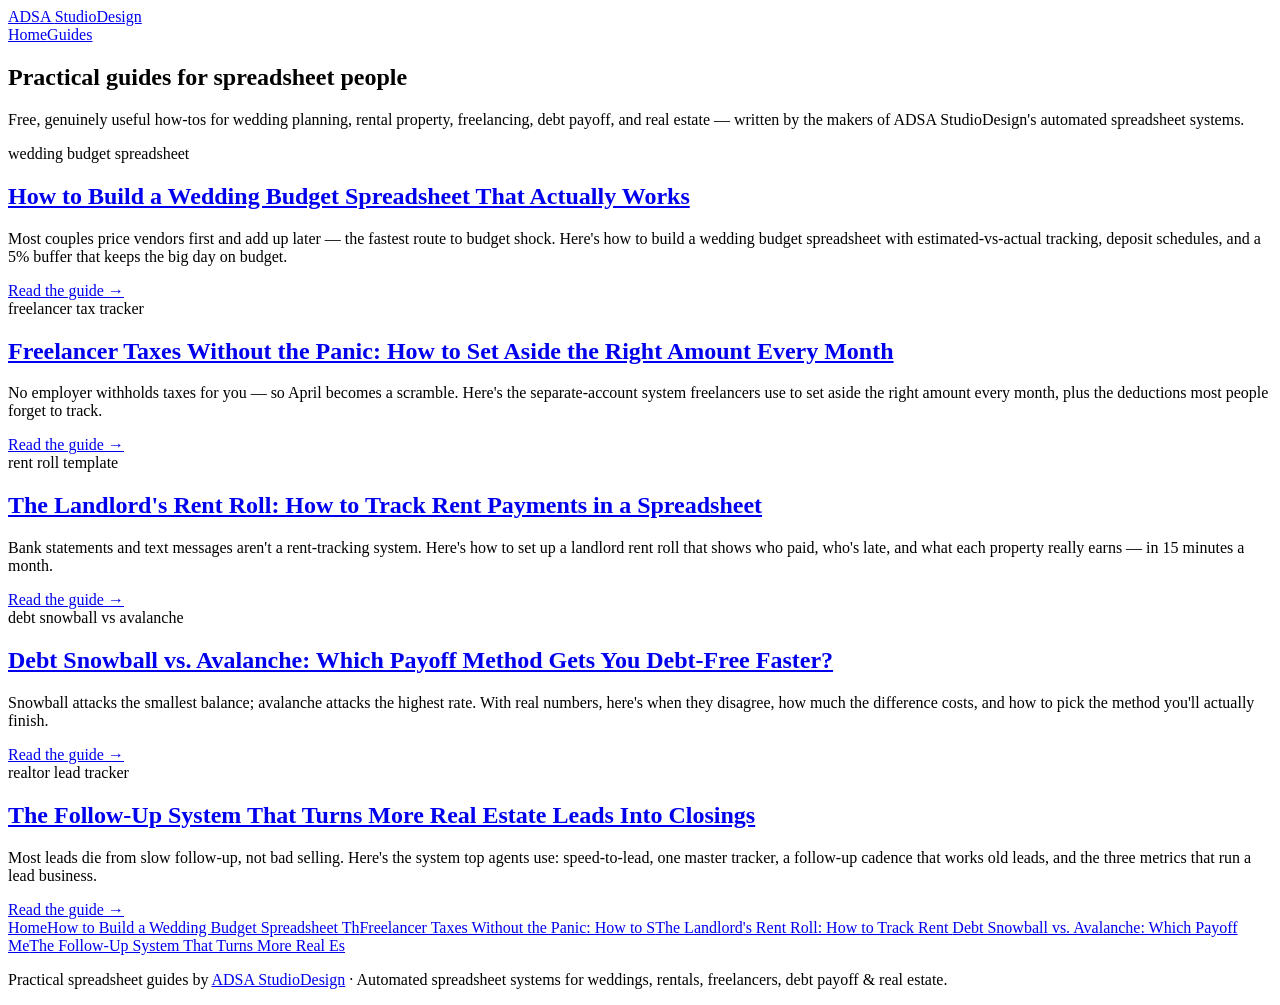
==== index.html @ 9c2df74a "Add files via upload" ====
<!DOCTYPE html>
<html lang="en">
<head>
<meta charset="utf-8">
<meta name="viewport" content="width=device-width, initial-scale=1">
<title>Spreadsheet Guides for Weddings, Rentals, Freelancers, Debt &amp; Real Estate | ADSA StudioDesign</title>
<meta name="description" content="Free practical guides: wedding budget spreadsheets, landlord rent roll templates, freelancer tax trackers, debt snowball vs. avalanche plans, and realtor lead trackers — from ADSA StudioDesign.">
<meta property="og:title" content="Spreadsheet Guides | ADSA StudioDesign">
<meta property="og:description" content="Free practical guides: wedding budgets, rent rolls, freelancer taxes, debt payoff, and real estate lead tracking.">
<meta property="og:type" content="website">
<meta property="og:url" content="https://YOUR-DOMAIN-HERE/">
<link rel="stylesheet" href="assets/style.css">
</head>
<body>
<header class="site-header"><div class="wrap">
<a class="brand" href="index.html">ADSA <span>StudioDesign</span></a>
<nav class="site-nav"><a href="index.html">Home</a><a href="#guides">Guides</a></nav>
</div></header>
<section class="hero"><h1>Practical guides for <span>spreadsheet people</span></h1>
<p>Free, genuinely useful how-tos for wedding planning, rental property, freelancing, debt payoff, and real estate — written by the makers of ADSA StudioDesign's automated spreadsheet systems.</p></section>
<main><div class="wrap" id="guides">
<div class="cards"><div class="card"><span class="kicker">wedding budget spreadsheet</span>
<h2><a href="articles/wedding-budget-spreadsheet.html">How to Build a Wedding Budget Spreadsheet That Actually Works</a></h2>
<p>Most couples price vendors first and add up later — the fastest route to budget shock. Here&#x27;s how to build a wedding budget spreadsheet with estimated-vs-actual tracking, deposit schedules, and a 5% buffer that keeps the big day on budget.</p>
<a class="read" href="articles/wedding-budget-spreadsheet.html">Read the guide →</a></div><div class="card"><span class="kicker">freelancer tax tracker</span>
<h2><a href="articles/freelancer-tax-tracker.html">Freelancer Taxes Without the Panic: How to Set Aside the Right Amount Every Month</a></h2>
<p>No employer withholds taxes for you — so April becomes a scramble. Here&#x27;s the separate-account system freelancers use to set aside the right amount every month, plus the deductions most people forget to track.</p>
<a class="read" href="articles/freelancer-tax-tracker.html">Read the guide →</a></div><div class="card"><span class="kicker">rent roll template</span>
<h2><a href="articles/landlord-rent-roll-template.html">The Landlord&#x27;s Rent Roll: How to Track Rent Payments in a Spreadsheet</a></h2>
<p>Bank statements and text messages aren&#x27;t a rent-tracking system. Here&#x27;s how to set up a landlord rent roll that shows who paid, who&#x27;s late, and what each property really earns — in 15 minutes a month.</p>
<a class="read" href="articles/landlord-rent-roll-template.html">Read the guide →</a></div><div class="card"><span class="kicker">debt snowball vs avalanche</span>
<h2><a href="articles/debt-snowball-vs-avalanche.html">Debt Snowball vs. Avalanche: Which Payoff Method Gets You Debt-Free Faster?</a></h2>
<p>Snowball attacks the smallest balance; avalanche attacks the highest rate. With real numbers, here&#x27;s when they disagree, how much the difference costs, and how to pick the method you&#x27;ll actually finish.</p>
<a class="read" href="articles/debt-snowball-vs-avalanche.html">Read the guide →</a></div><div class="card"><span class="kicker">realtor lead tracker</span>
<h2><a href="articles/realtor-lead-tracker.html">The Follow-Up System That Turns More Real Estate Leads Into Closings</a></h2>
<p>Most leads die from slow follow-up, not bad selling. Here&#x27;s the system top agents use: speed-to-lead, one master tracker, a follow-up cadence that works old leads, and the three metrics that run a lead business.</p>
<a class="read" href="articles/realtor-lead-tracker.html">Read the guide →</a></div></div>
</div></main>
<footer class="site-footer"><nav><a href="index.html">Home</a><a href="articles/wedding-budget-spreadsheet.html">How to Build a Wedding Budget Spreadsheet Th</a><a href="articles/freelancer-tax-tracker.html">Freelancer Taxes Without the Panic: How to S</a><a href="articles/landlord-rent-roll-template.html">The Landlord&#x27;s Rent Roll: How to Track Rent </a><a href="articles/debt-snowball-vs-avalanche.html">Debt Snowball vs. Avalanche: Which Payoff Me</a><a href="articles/realtor-lead-tracker.html">The Follow-Up System That Turns More Real Es</a></nav>
<p>Practical spreadsheet guides by <a href="https://www.etsy.com/shop/ADSAStudioDesign">ADSA StudioDesign</a> · Automated spreadsheet systems for weddings, rentals, freelancers, debt payoff &amp; real estate.</p></footer>
</body>
</html>
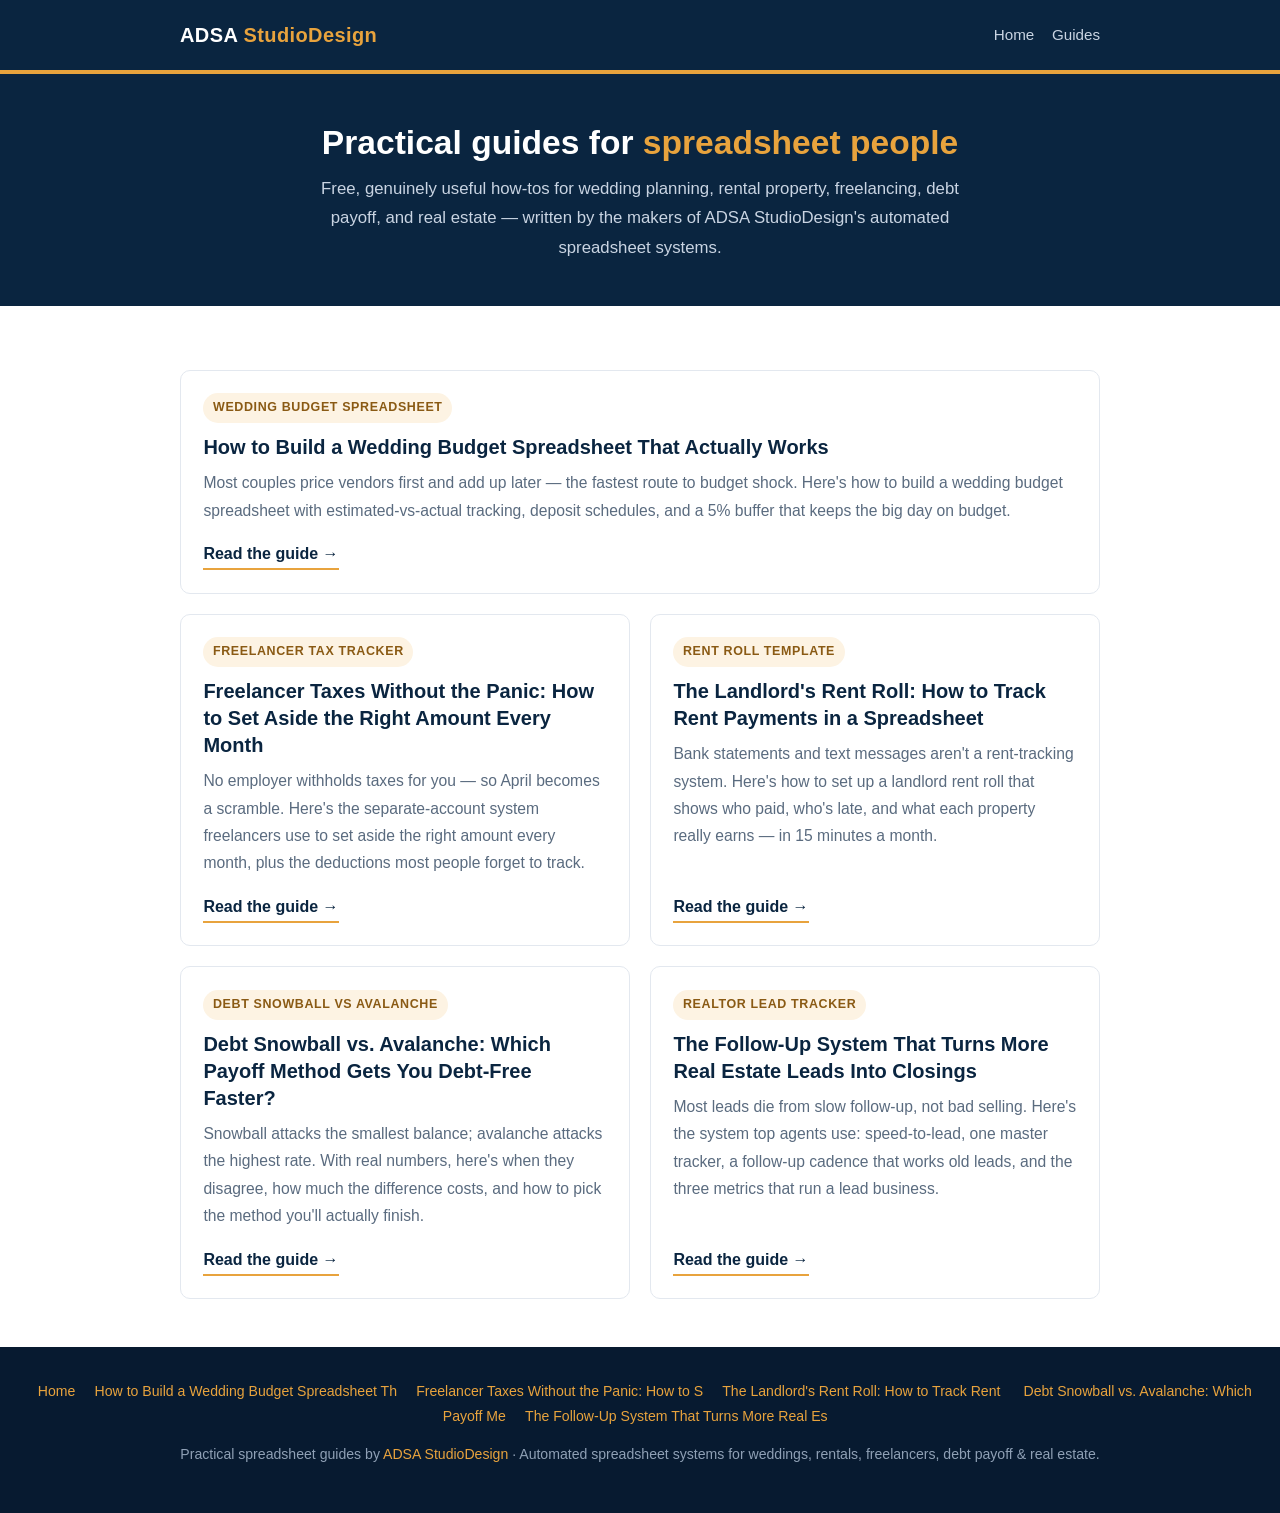
==== commit 2f789cde: "Add files via upload" ====
--- a/index.html
+++ b/index.html
@@ -8,7 +8,7 @@
 <meta property="og:title" content="Spreadsheet Guides | ADSA StudioDesign">
 <meta property="og:description" content="Free practical guides: wedding budgets, rent rolls, freelancer taxes, debt payoff, and real estate lead tracking.">
 <meta property="og:type" content="website">
-<meta property="og:url" content="https://YOUR-DOMAIN-HERE/">
+<meta property="og:url" content="https://adsastudiodesign.github.io/adsa-blog/">
 <link rel="stylesheet" href="assets/style.css">
 </head>
 <body>
--- a/assets/style.css
+++ b/assets/style.css
@@ -0,0 +1,178 @@
+/* ADSA StudioDesign blog — navy #0A2540 / amber #E8A33D */
+:root {
+  --navy: #0A2540;
+  --navy-deep: #071A30;
+  --amber: #E8A33D;
+  --amber-soft: #FDF3E3;
+  --text: #222;
+  --muted: #5a6b7f;
+  --line: #e3e8ef;
+  --white: #fff;
+}
+
+* { box-sizing: border-box; }
+
+body {
+  margin: 0;
+  font-family: -apple-system, BlinkMacSystemFont, "Segoe UI", Roboto, Helvetica, Arial, sans-serif;
+  line-height: 1.75;
+  color: var(--text);
+  background: var(--white);
+}
+
+/* ---------- header ---------- */
+.site-header {
+  background: var(--navy);
+  color: var(--white);
+  border-bottom: 4px solid var(--amber);
+}
+.site-header .wrap {
+  max-width: 960px;
+  margin: 0 auto;
+  padding: 1.1rem 1.25rem;
+  display: flex;
+  align-items: center;
+  justify-content: space-between;
+  gap: 1rem;
+  flex-wrap: wrap;
+}
+.brand {
+  color: var(--white);
+  text-decoration: none;
+  font-weight: 800;
+  font-size: 1.25rem;
+  letter-spacing: 0.02em;
+}
+.brand span { color: var(--amber); }
+.site-nav a {
+  color: #c9d4e2;
+  text-decoration: none;
+  margin-left: 1.1rem;
+  font-size: 0.95rem;
+}
+.site-nav a:hover { color: var(--amber); }
+
+/* ---------- hero (homepage) ---------- */
+.hero {
+  background: var(--navy);
+  color: var(--white);
+  padding: 3rem 1.25rem 2.75rem;
+  text-align: center;
+}
+.hero h1 { margin: 0 0 0.6rem; font-size: 2.1rem; line-height: 1.25; }
+.hero h1 span { color: var(--amber); }
+.hero p { color: #c9d4e2; max-width: 640px; margin: 0 auto; font-size: 1.05rem; }
+
+/* ---------- layout ---------- */
+.wrap { max-width: 960px; margin: 0 auto; padding: 0 1.25rem; }
+main .wrap { padding-top: 2rem; padding-bottom: 3rem; }
+article.post { max-width: 760px; margin: 0 auto; }
+
+/* ---------- article cards (homepage) ---------- */
+.cards {
+  display: grid;
+  grid-template-columns: 1fr 1fr;
+  gap: 1.25rem;
+  margin-top: 2rem;
+}
+.card {
+  border: 1px solid var(--line);
+  border-radius: 10px;
+  padding: 1.4rem;
+  background: var(--white);
+  display: flex;
+  flex-direction: column;
+}
+.card:first-child { grid-column: 1 / -1; }
+.card .kicker {
+  display: inline-block;
+  align-self: flex-start;
+  background: var(--amber-soft);
+  color: #8a5a14;
+  font-size: 0.78rem;
+  font-weight: 700;
+  text-transform: uppercase;
+  letter-spacing: 0.05em;
+  padding: 0.25rem 0.6rem;
+  border-radius: 999px;
+  margin-bottom: 0.7rem;
+}
+.card h2 { margin: 0 0 0.5rem; font-size: 1.25rem; line-height: 1.35; }
+.card h2 a { color: var(--navy); text-decoration: none; }
+.card h2 a:hover { color: #14365e; text-decoration: underline; }
+.card p { color: var(--muted); font-size: 0.98rem; margin: 0 0 1rem; flex: 1; }
+.card .read {
+  color: var(--navy);
+  font-weight: 700;
+  text-decoration: none;
+  border-bottom: 2px solid var(--amber);
+  align-self: flex-start;
+}
+
+/* ---------- article typography ---------- */
+.post h1 { color: var(--navy); font-size: 2rem; line-height: 1.3; margin: 0 0 0.4rem; }
+.post .byline { color: var(--muted); font-size: 0.9rem; margin-bottom: 1.75rem; }
+.post .byline .kw {
+  background: var(--amber-soft);
+  color: #8a5a14;
+  padding: 0.15rem 0.55rem;
+  border-radius: 999px;
+  font-weight: 600;
+}
+.post h2 { color: var(--navy); font-size: 1.45rem; margin: 2.2rem 0 0.7rem; line-height: 1.35; }
+.post p { margin: 0 0 1.1rem; }
+.post ul, .post ol { margin: 0 0 1.2rem; padding-left: 1.4rem; }
+.post li { margin-bottom: 0.45rem; }
+.post strong { color: #111; }
+
+/* ---------- CTA ---------- */
+.cta-box {
+  background: var(--amber-soft);
+  border: 1px solid #f0d9a8;
+  border-left: 6px solid var(--amber);
+  border-radius: 8px;
+  padding: 1.6rem;
+  margin: 2.5rem 0;
+  text-align: center;
+}
+.cta-box p { color: var(--navy); font-weight: 600; margin: 0 0 1rem; }
+.cta-button {
+  display: inline-block;
+  background: var(--amber);
+  color: var(--navy);
+  font-weight: 800;
+  font-size: 1.05rem;
+  text-decoration: none;
+  padding: 0.85rem 2rem;
+  border-radius: 8px;
+}
+.cta-button:hover { background: #d8942f; }
+.cta-note { font-size: 0.82rem; color: var(--muted); margin: 0.7rem 0 0; font-weight: 400; }
+
+/* ---------- more guides ---------- */
+.more-guides { margin-top: 3rem; border-top: 1px solid var(--line); padding-top: 1.5rem; }
+.more-guides h2 { font-size: 1.25rem; color: var(--navy); margin: 0 0 0.8rem; }
+.more-guides ul { list-style: none; padding: 0; margin: 0; }
+.more-guides li { margin-bottom: 0.5rem; }
+.more-guides a { color: var(--navy); font-weight: 600; }
+
+/* ---------- footer ---------- */
+.site-footer {
+  background: var(--navy-deep);
+  color: #8fa0b5;
+  font-size: 0.88rem;
+  padding: 2rem 1.25rem;
+  text-align: center;
+}
+.site-footer a { color: var(--amber); text-decoration: none; }
+.site-footer nav { margin-bottom: 0.8rem; }
+.site-footer nav a { margin: 0 0.6rem; }
+
+/* ---------- responsive ---------- */
+@media (max-width: 640px) {
+  .cards { grid-template-columns: 1fr; }
+  .hero h1 { font-size: 1.6rem; }
+  .post h1 { font-size: 1.55rem; }
+  .site-header .wrap { flex-direction: column; align-items: flex-start; }
+  .site-nav a { margin: 0 1rem 0 0; }
+}
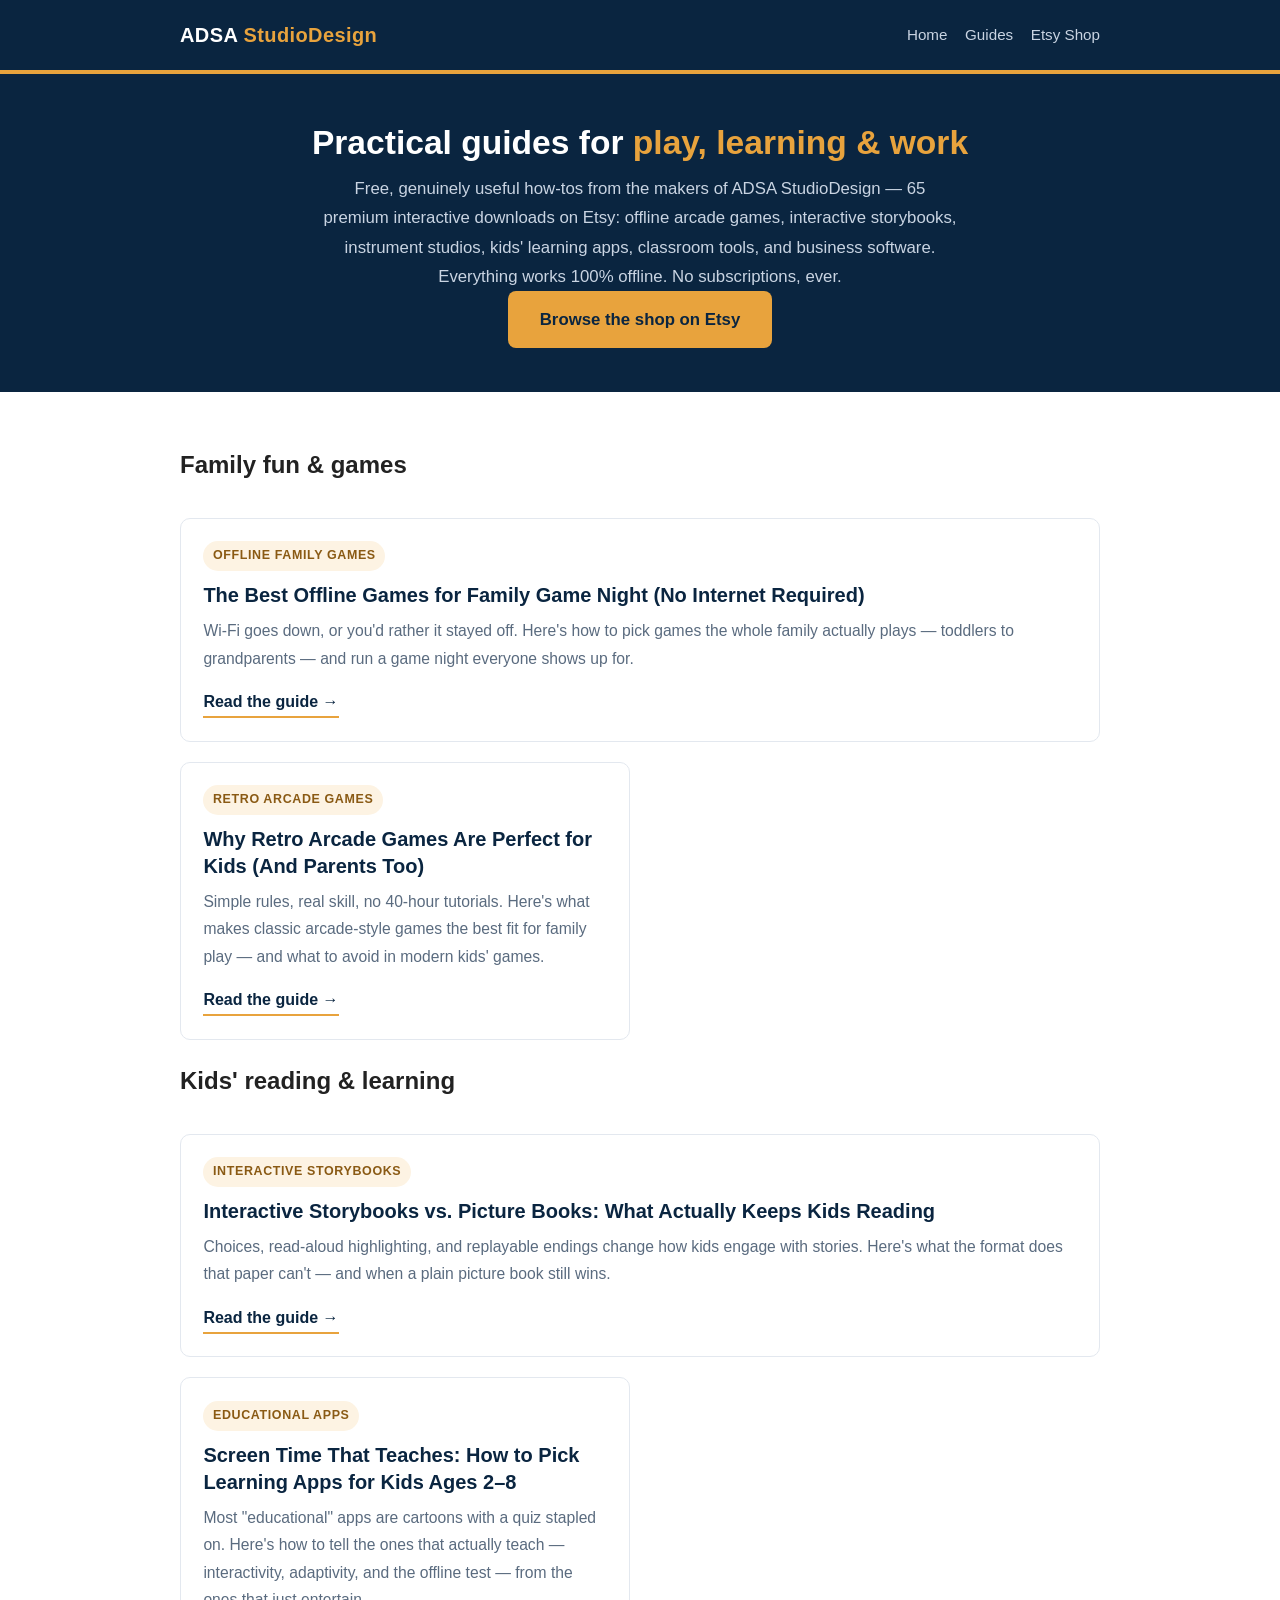
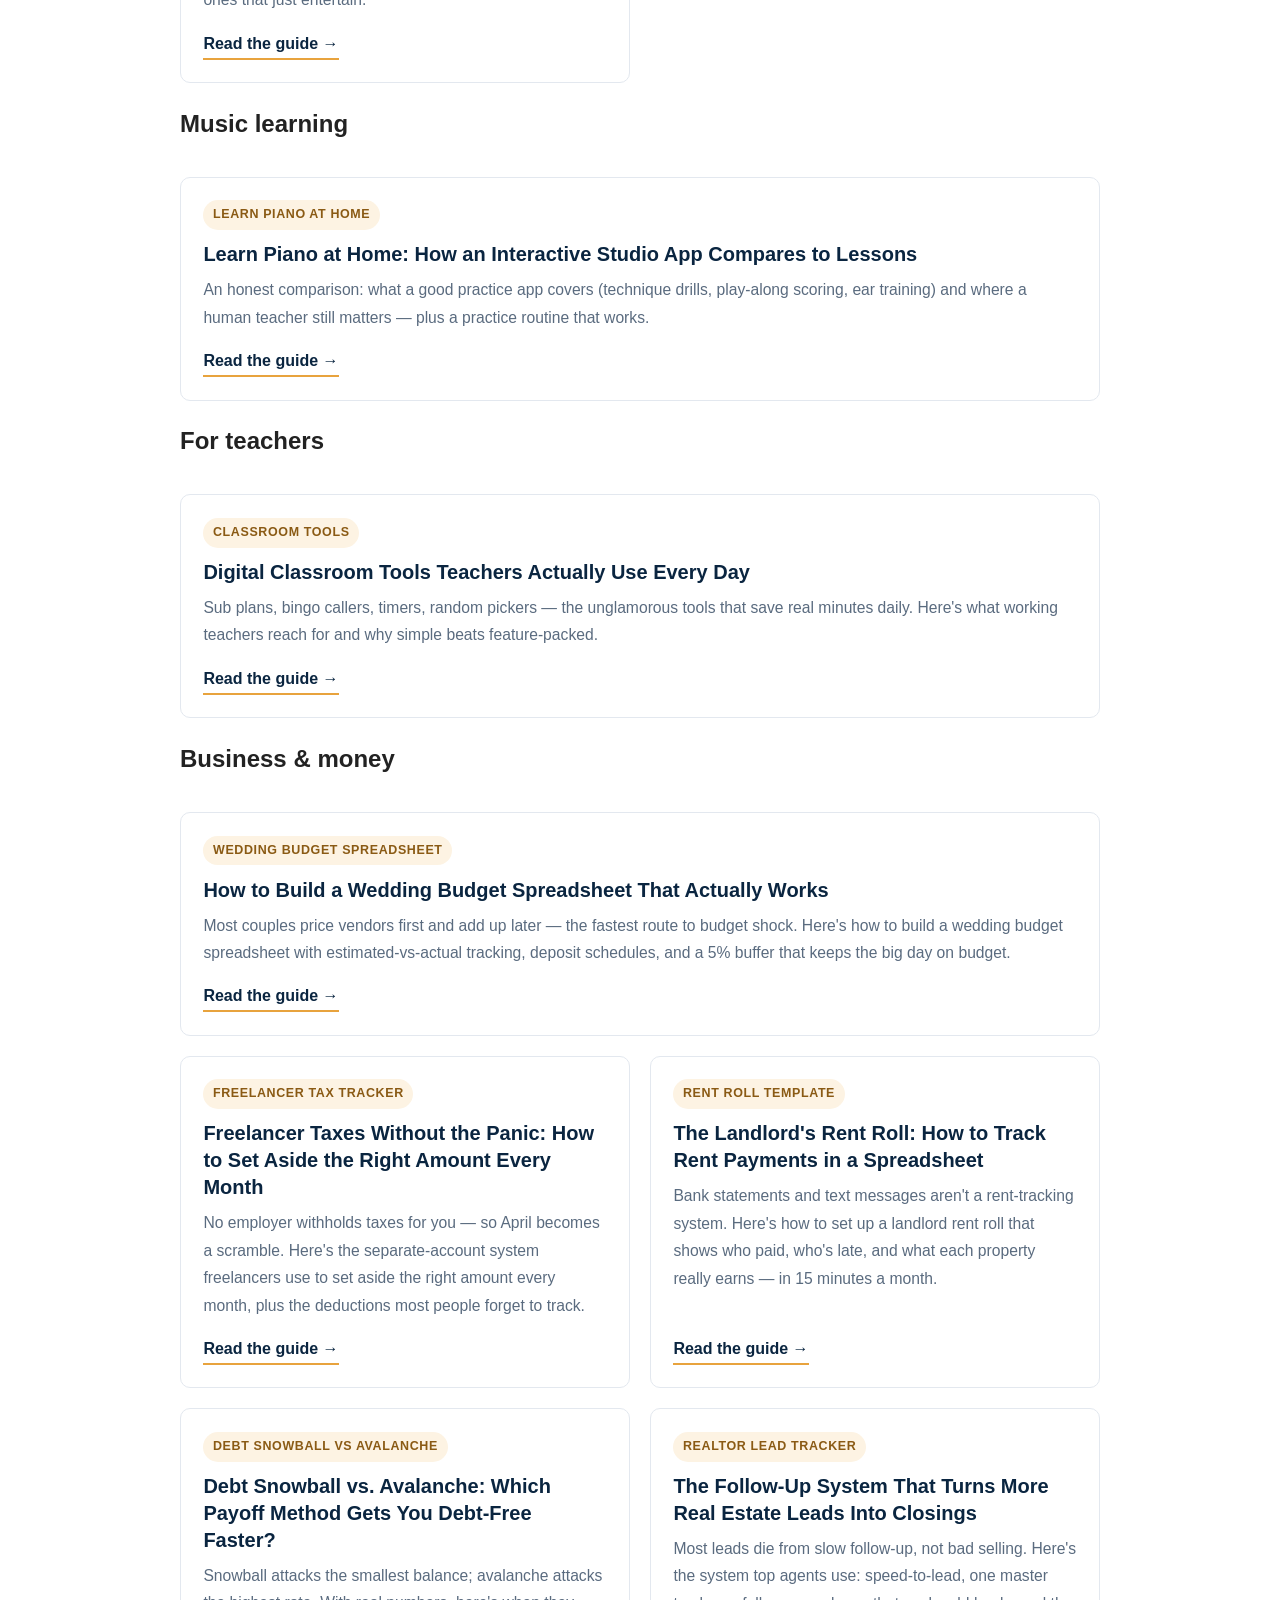
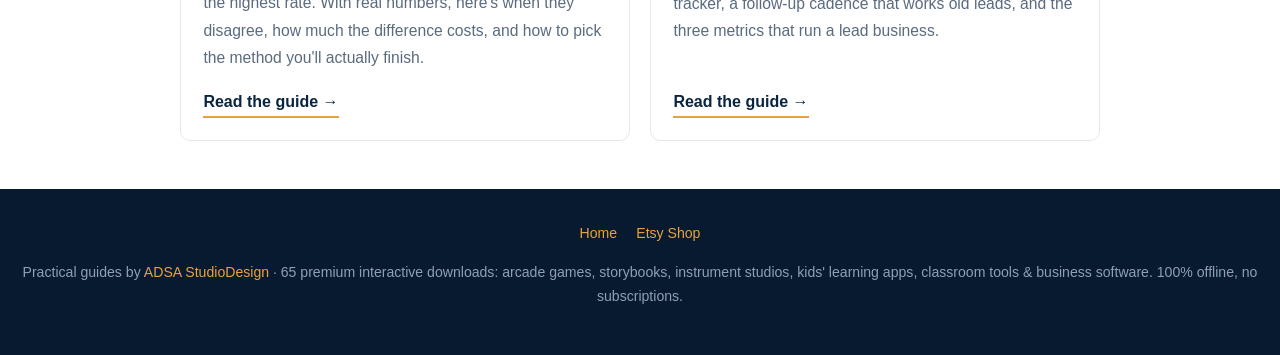
==== commit 99c914b4: "Update homepage, robots.txt, and sitemap.xml" ====
--- a/index.html
+++ b/index.html
@@ -3,10 +3,10 @@
 <head>
 <meta charset="utf-8">
 <meta name="viewport" content="width=device-width, initial-scale=1">
-<title>Spreadsheet Guides for Weddings, Rentals, Freelancers, Debt &amp; Real Estate | ADSA StudioDesign</title>
-<meta name="description" content="Free practical guides: wedding budget spreadsheets, landlord rent roll templates, freelancer tax trackers, debt snowball vs. avalanche plans, and realtor lead trackers — from ADSA StudioDesign.">
-<meta property="og:title" content="Spreadsheet Guides | ADSA StudioDesign">
-<meta property="og:description" content="Free practical guides: wedding budgets, rent rolls, freelancer taxes, debt payoff, and real estate lead tracking.">
+<title>Practical Guides: Games, Storybooks, Music Learning, Kids Education &amp; More | ADSA StudioDesign</title>
+<meta name="description" content="Free practical guides from ADSA StudioDesign: offline family games, interactive storybooks for kids, learning piano at home, educational apps, classroom tools, and business software — plus the premium interactive downloads behind them.">
+<meta property="og:title" content="Practical Guides | ADSA StudioDesign">
+<meta property="og:description" content="Free guides: offline family games, interactive storybooks, music learning, kids education, classroom tools, and business software.">
 <meta property="og:type" content="website">
 <meta property="og:url" content="https://adsastudiodesign.github.io/adsa-blog/">
 <link rel="stylesheet" href="assets/style.css">
@@ -14,29 +14,58 @@
 <body>
 <header class="site-header"><div class="wrap">
 <a class="brand" href="index.html">ADSA <span>StudioDesign</span></a>
-<nav class="site-nav"><a href="index.html">Home</a><a href="#guides">Guides</a></nav>
+<nav class="site-nav"><a href="index.html">Home</a><a href="#guides">Guides</a><a href="https://www.etsy.com/shop/ADSAStudioDesign">Etsy Shop</a></nav>
 </div></header>
-<section class="hero"><h1>Practical guides for <span>spreadsheet people</span></h1>
-<p>Free, genuinely useful how-tos for wedding planning, rental property, freelancing, debt payoff, and real estate — written by the makers of ADSA StudioDesign's automated spreadsheet systems.</p></section>
+<section class="hero"><h1>Practical guides for <span>play, learning &amp; work</span></h1>
+<p>Free, genuinely useful how-tos from the makers of ADSA StudioDesign — 65 premium interactive downloads on Etsy: offline arcade games, interactive storybooks, instrument studios, kids' learning apps, classroom tools, and business software. Everything works 100% offline. No subscriptions, ever.</p>
+<div class="hero-cta"><a class="cta-button" href="https://www.etsy.com/shop/ADSAStudioDesign">Browse the shop on Etsy</a></div>
+</section>
 <main><div class="wrap" id="guides">
+<h2 class="section-title">Family fun &amp; games</h2>
+<div class="cards"><div class="card"><span class="kicker">offline family games</span>
+<h2><a href="articles/offline-games-for-family-game-night.html">The Best Offline Games for Family Game Night (No Internet Required)</a></h2>
+<p>Wi-Fi goes down, or you'd rather it stayed off. Here's how to pick games the whole family actually plays — toddlers to grandparents — and run a game night everyone shows up for.</p>
+<a class="read" href="articles/offline-games-for-family-game-night.html">Read the guide →</a></div><div class="card"><span class="kicker">retro arcade games</span>
+<h2><a href="articles/retro-arcade-games-offline.html">Why Retro Arcade Games Are Perfect for Kids (And Parents Too)</a></h2>
+<p>Simple rules, real skill, no 40-hour tutorials. Here's what makes classic arcade-style games the best fit for family play — and what to avoid in modern kids' games.</p>
+<a class="read" href="articles/retro-arcade-games-offline.html">Read the guide →</a></div></div>
+<h2 class="section-title">Kids' reading &amp; learning</h2>
+<div class="cards"><div class="card"><span class="kicker">interactive storybooks</span>
+<h2><a href="articles/interactive-storybooks-vs-picture-books.html">Interactive Storybooks vs. Picture Books: What Actually Keeps Kids Reading</a></h2>
+<p>Choices, read-aloud highlighting, and replayable endings change how kids engage with stories. Here's what the format does that paper can't — and when a plain picture book still wins.</p>
+<a class="read" href="articles/interactive-storybooks-vs-picture-books.html">Read the guide →</a></div><div class="card"><span class="kicker">educational apps</span>
+<h2><a href="articles/screen-free-learning-apps-for-kids.html">Screen Time That Teaches: How to Pick Learning Apps for Kids Ages 2–8</a></h2>
+<p>Most "educational" apps are cartoons with a quiz stapled on. Here's how to tell the ones that actually teach — interactivity, adaptivity, and the offline test — from the ones that just entertain.</p>
+<a class="read" href="articles/screen-free-learning-apps-for-kids.html">Read the guide →</a></div></div>
+<h2 class="section-title">Music learning</h2>
+<div class="cards"><div class="card"><span class="kicker">learn piano at home</span>
+<h2><a href="articles/learn-piano-at-home-app.html">Learn Piano at Home: How an Interactive Studio App Compares to Lessons</a></h2>
+<p>An honest comparison: what a good practice app covers (technique drills, play-along scoring, ear training) and where a human teacher still matters — plus a practice routine that works.</p>
+<a class="read" href="articles/learn-piano-at-home-app.html">Read the guide →</a></div></div>
+<h2 class="section-title">For teachers</h2>
+<div class="cards"><div class="card"><span class="kicker">classroom tools</span>
+<h2><a href="articles/teacher-classroom-tools-digital.html">Digital Classroom Tools Teachers Actually Use Every Day</a></h2>
+<p>Sub plans, bingo callers, timers, random pickers — the unglamorous tools that save real minutes daily. Here's what working teachers reach for and why simple beats feature-packed.</p>
+<a class="read" href="articles/teacher-classroom-tools-digital.html">Read the guide →</a></div></div>
+<h2 class="section-title">Business &amp; money</h2>
 <div class="cards"><div class="card"><span class="kicker">wedding budget spreadsheet</span>
 <h2><a href="articles/wedding-budget-spreadsheet.html">How to Build a Wedding Budget Spreadsheet That Actually Works</a></h2>
-<p>Most couples price vendors first and add up later — the fastest route to budget shock. Here&#x27;s how to build a wedding budget spreadsheet with estimated-vs-actual tracking, deposit schedules, and a 5% buffer that keeps the big day on budget.</p>
+<p>Most couples price vendors first and add up later — the fastest route to budget shock. Here's how to build a wedding budget spreadsheet with estimated-vs-actual tracking, deposit schedules, and a 5% buffer that keeps the big day on budget.</p>
 <a class="read" href="articles/wedding-budget-spreadsheet.html">Read the guide →</a></div><div class="card"><span class="kicker">freelancer tax tracker</span>
 <h2><a href="articles/freelancer-tax-tracker.html">Freelancer Taxes Without the Panic: How to Set Aside the Right Amount Every Month</a></h2>
-<p>No employer withholds taxes for you — so April becomes a scramble. Here&#x27;s the separate-account system freelancers use to set aside the right amount every month, plus the deductions most people forget to track.</p>
+<p>No employer withholds taxes for you — so April becomes a scramble. Here's the separate-account system freelancers use to set aside the right amount every month, plus the deductions most people forget to track.</p>
 <a class="read" href="articles/freelancer-tax-tracker.html">Read the guide →</a></div><div class="card"><span class="kicker">rent roll template</span>
 <h2><a href="articles/landlord-rent-roll-template.html">The Landlord&#x27;s Rent Roll: How to Track Rent Payments in a Spreadsheet</a></h2>
-<p>Bank statements and text messages aren&#x27;t a rent-tracking system. Here&#x27;s how to set up a landlord rent roll that shows who paid, who&#x27;s late, and what each property really earns — in 15 minutes a month.</p>
+<p>Bank statements and text messages aren&#x27;t a rent-tracking system. Here's how to set up a landlord rent roll that shows who paid, who&#x27;s late, and what each property really earns — in 15 minutes a month.</p>
 <a class="read" href="articles/landlord-rent-roll-template.html">Read the guide →</a></div><div class="card"><span class="kicker">debt snowball vs avalanche</span>
 <h2><a href="articles/debt-snowball-vs-avalanche.html">Debt Snowball vs. Avalanche: Which Payoff Method Gets You Debt-Free Faster?</a></h2>
 <p>Snowball attacks the smallest balance; avalanche attacks the highest rate. With real numbers, here&#x27;s when they disagree, how much the difference costs, and how to pick the method you&#x27;ll actually finish.</p>
 <a class="read" href="articles/debt-snowball-vs-avalanche.html">Read the guide →</a></div><div class="card"><span class="kicker">realtor lead tracker</span>
 <h2><a href="articles/realtor-lead-tracker.html">The Follow-Up System That Turns More Real Estate Leads Into Closings</a></h2>
-<p>Most leads die from slow follow-up, not bad selling. Here&#x27;s the system top agents use: speed-to-lead, one master tracker, a follow-up cadence that works old leads, and the three metrics that run a lead business.</p>
+<p>Most leads die from slow follow-up, not bad selling. Here's the system top agents use: speed-to-lead, one master tracker, a follow-up cadence that works old leads, and the three metrics that run a lead business.</p>
 <a class="read" href="articles/realtor-lead-tracker.html">Read the guide →</a></div></div>
 </div></main>
-<footer class="site-footer"><nav><a href="index.html">Home</a><a href="articles/wedding-budget-spreadsheet.html">How to Build a Wedding Budget Spreadsheet Th</a><a href="articles/freelancer-tax-tracker.html">Freelancer Taxes Without the Panic: How to S</a><a href="articles/landlord-rent-roll-template.html">The Landlord&#x27;s Rent Roll: How to Track Rent </a><a href="articles/debt-snowball-vs-avalanche.html">Debt Snowball vs. Avalanche: Which Payoff Me</a><a href="articles/realtor-lead-tracker.html">The Follow-Up System That Turns More Real Es</a></nav>
-<p>Practical spreadsheet guides by <a href="https://www.etsy.com/shop/ADSAStudioDesign">ADSA StudioDesign</a> · Automated spreadsheet systems for weddings, rentals, freelancers, debt payoff &amp; real estate.</p></footer>
+<footer class="site-footer"><nav><a href="index.html">Home</a><a href="https://www.etsy.com/shop/ADSAStudioDesign">Etsy Shop</a></nav>
+<p>Practical guides by <a href="https://www.etsy.com/shop/ADSAStudioDesign">ADSA StudioDesign</a> · 65 premium interactive downloads: arcade games, storybooks, instrument studios, kids' learning apps, classroom tools &amp; business software. 100% offline, no subscriptions.</p></footer>
 </body>
-</html>+</html>
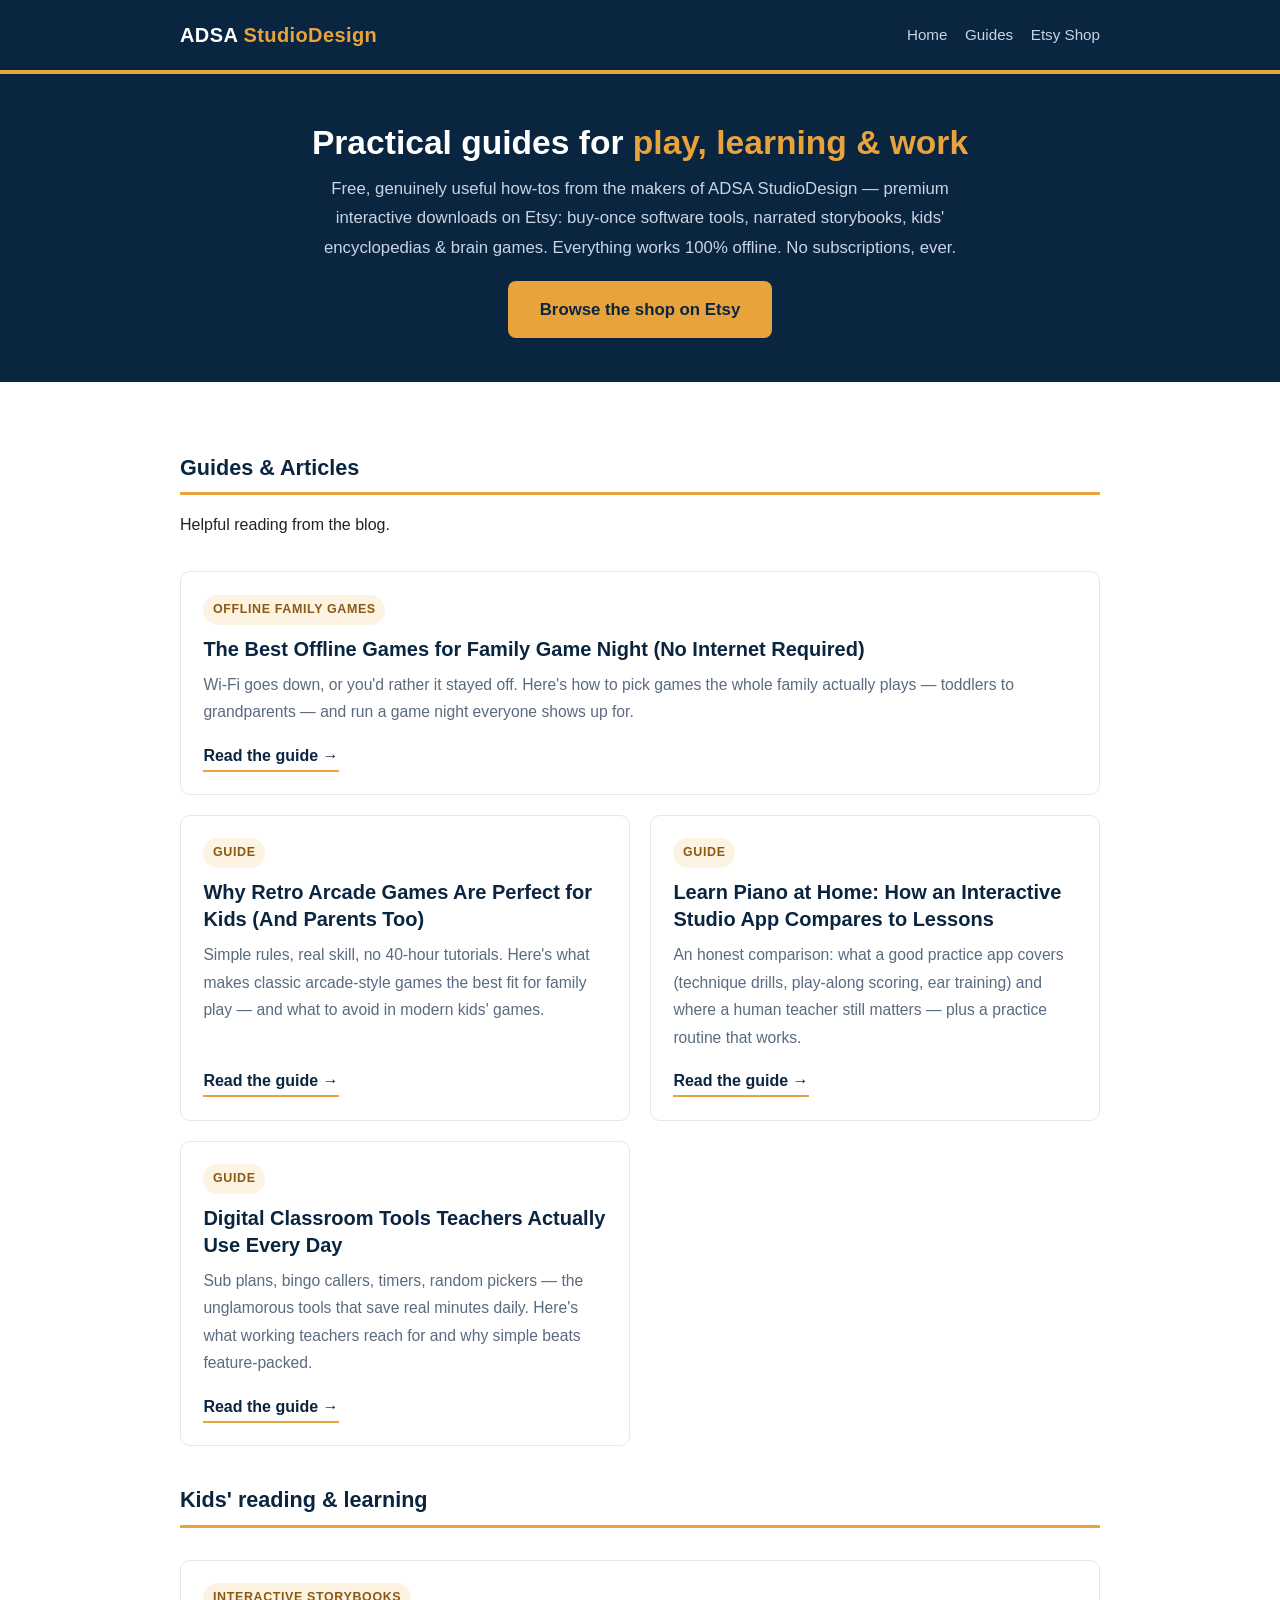
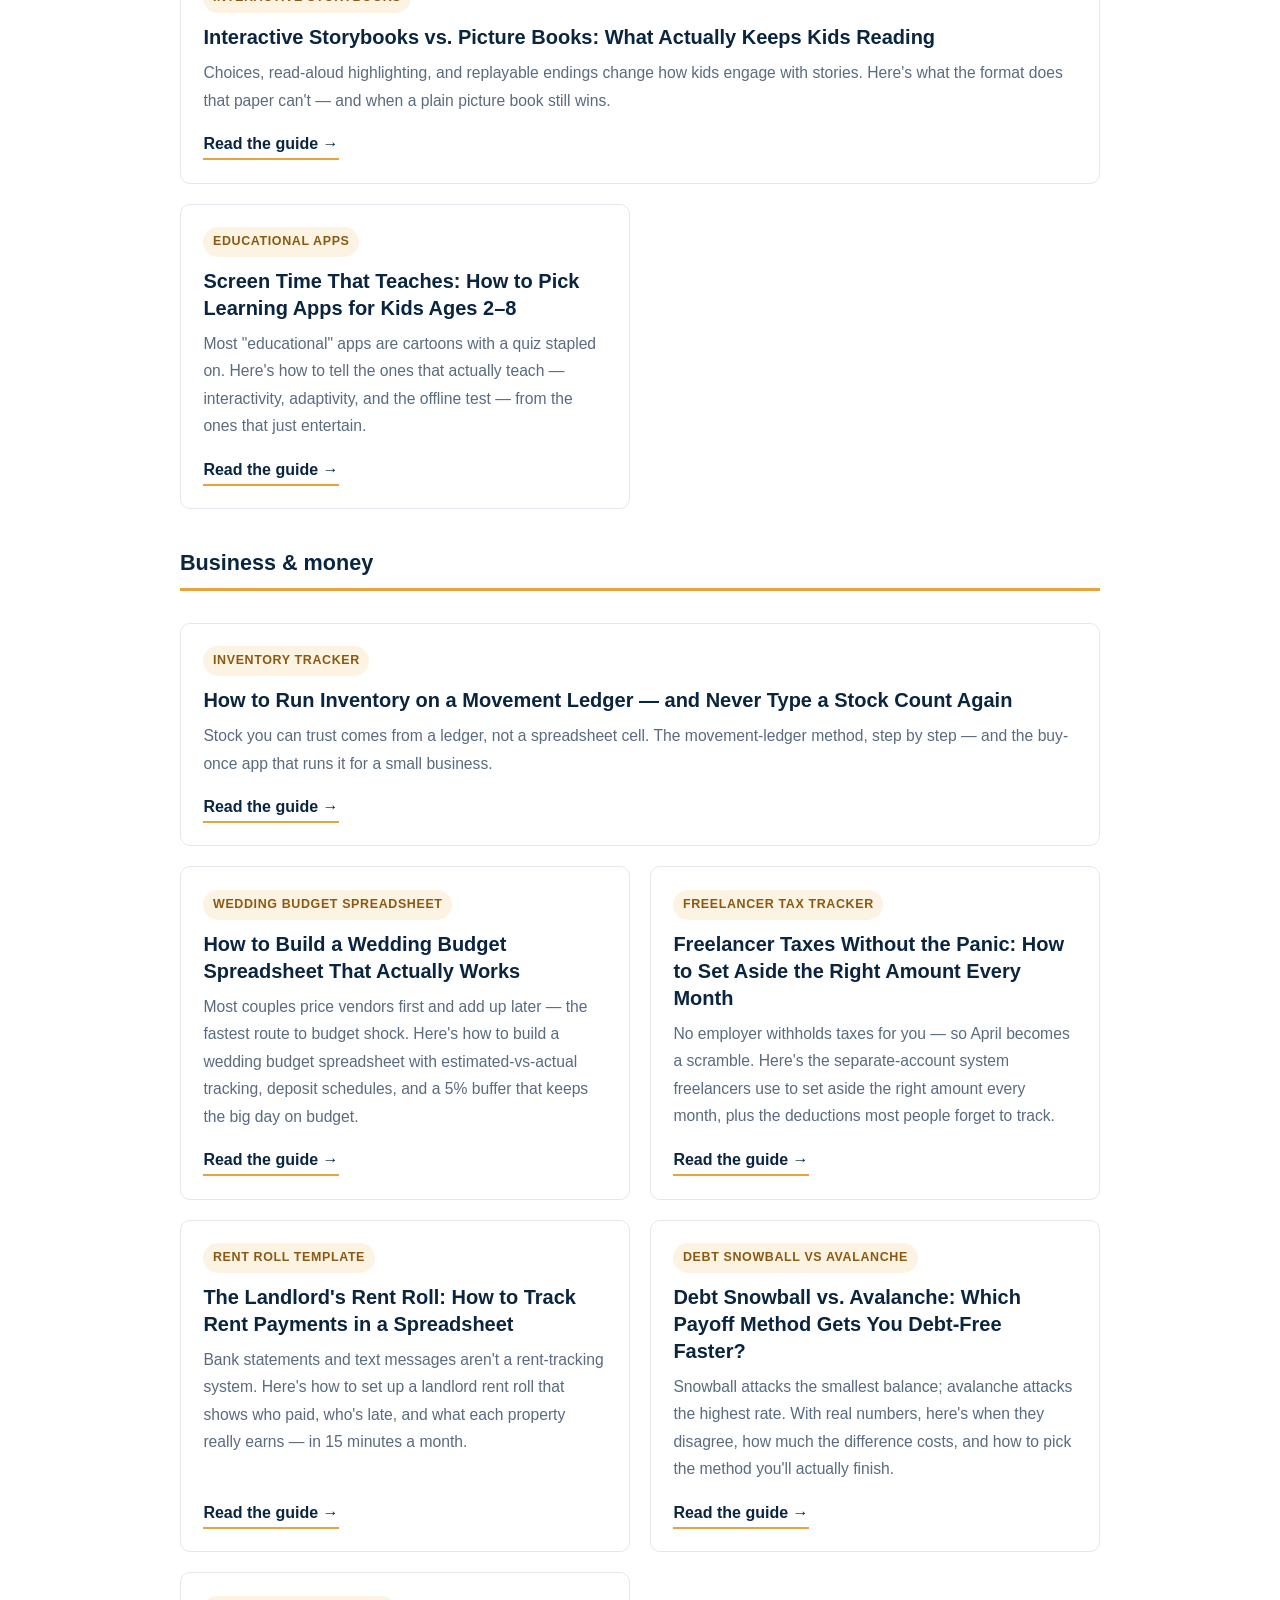
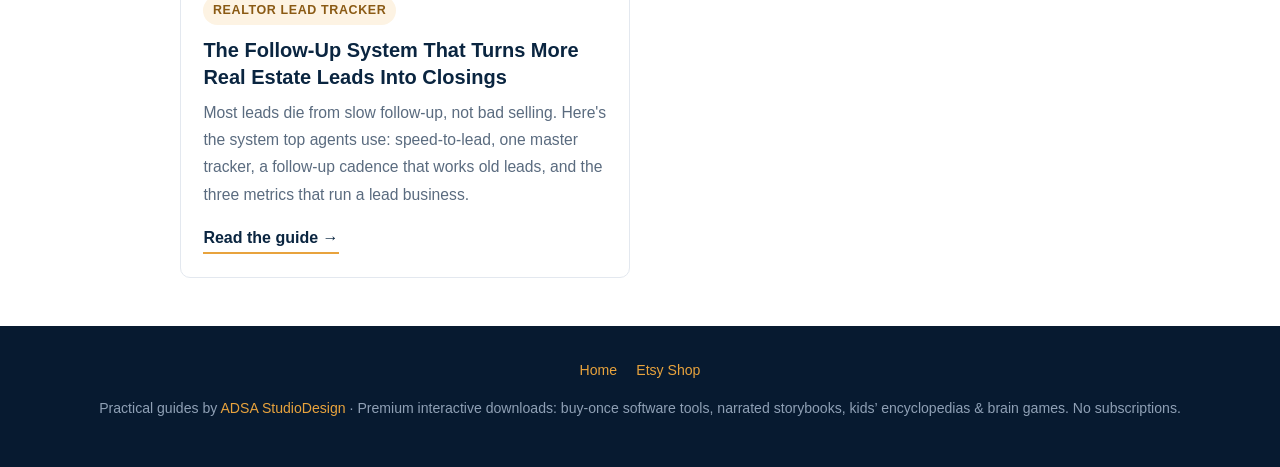
==== commit b541b39f: "Blog funnel update: corrected four-families footers, new Inventory guide article, homepage refresh (" ====
--- a/index.html
+++ b/index.html
@@ -3,10 +3,10 @@
 <head>
 <meta charset="utf-8">
 <meta name="viewport" content="width=device-width, initial-scale=1">
-<title>Practical Guides: Games, Storybooks, Music Learning, Kids Education &amp; More | ADSA StudioDesign</title>
-<meta name="description" content="Free practical guides from ADSA StudioDesign: offline family games, interactive storybooks for kids, learning piano at home, educational apps, classroom tools, and business software — plus the premium interactive downloads behind them.">
+<title>Practical Guides: Business Software, Storybooks, Encyclopedias &amp; Brain Games | ADSA StudioDesign</title>
+<meta name="description" content="Free practical guides from ADSA StudioDesign: business software tools, interactive storybooks for kids, kids' encyclopedias, and brain games — plus the premium interactive downloads behind them.">
 <meta property="og:title" content="Practical Guides | ADSA StudioDesign">
-<meta property="og:description" content="Free guides: offline family games, interactive storybooks, music learning, kids education, classroom tools, and business software.">
+<meta property="og:description" content="Free guides: business software, interactive storybooks, kids' encyclopedias, and brain games.">
 <meta property="og:type" content="website">
 <meta property="og:url" content="https://adsastudiodesign.github.io/adsa-blog/">
 <link rel="stylesheet" href="assets/style.css">
@@ -17,18 +17,25 @@
 <nav class="site-nav"><a href="index.html">Home</a><a href="#guides">Guides</a><a href="https://www.etsy.com/shop/ADSAStudioDesign">Etsy Shop</a></nav>
 </div></header>
 <section class="hero"><h1>Practical guides for <span>play, learning &amp; work</span></h1>
-<p>Free, genuinely useful how-tos from the makers of ADSA StudioDesign — 65 premium interactive downloads on Etsy: offline arcade games, interactive storybooks, instrument studios, kids' learning apps, classroom tools, and business software. Everything works 100% offline. No subscriptions, ever.</p>
+<p>Free, genuinely useful how-tos from the makers of ADSA StudioDesign — premium interactive downloads on Etsy: buy-once software tools, narrated storybooks, kids' encyclopedias &amp; brain games. Everything works 100% offline. No subscriptions, ever.</p>
 <div class="hero-cta"><a class="cta-button" href="https://www.etsy.com/shop/ADSAStudioDesign">Browse the shop on Etsy</a></div>
 </section>
 <main><div class="wrap" id="guides">
-<h2 class="section-title">Family fun &amp; games</h2>
+<h2 class="section-title">Guides &amp; Articles</h2>
+<p class="section-sub">Helpful reading from the blog.</p>
 <div class="cards"><div class="card"><span class="kicker">offline family games</span>
 <h2><a href="articles/offline-games-for-family-game-night.html">The Best Offline Games for Family Game Night (No Internet Required)</a></h2>
 <p>Wi-Fi goes down, or you'd rather it stayed off. Here's how to pick games the whole family actually plays — toddlers to grandparents — and run a game night everyone shows up for.</p>
-<a class="read" href="articles/offline-games-for-family-game-night.html">Read the guide →</a></div><div class="card"><span class="kicker">retro arcade games</span>
+<a class="read" href="articles/offline-games-for-family-game-night.html">Read the guide →</a></div><div class="card"><span class="kicker">Guide</span>
 <h2><a href="articles/retro-arcade-games-offline.html">Why Retro Arcade Games Are Perfect for Kids (And Parents Too)</a></h2>
 <p>Simple rules, real skill, no 40-hour tutorials. Here's what makes classic arcade-style games the best fit for family play — and what to avoid in modern kids' games.</p>
-<a class="read" href="articles/retro-arcade-games-offline.html">Read the guide →</a></div></div>
+<a class="read" href="articles/retro-arcade-games-offline.html">Read the guide →</a></div><div class="card"><span class="kicker">Guide</span>
+<h2><a href="articles/learn-piano-at-home-app.html">Learn Piano at Home: How an Interactive Studio App Compares to Lessons</a></h2>
+<p>An honest comparison: what a good practice app covers (technique drills, play-along scoring, ear training) and where a human teacher still matters — plus a practice routine that works.</p>
+<a class="read" href="articles/learn-piano-at-home-app.html">Read the guide →</a></div><div class="card"><span class="kicker">Guide</span>
+<h2><a href="articles/teacher-classroom-tools-digital.html">Digital Classroom Tools Teachers Actually Use Every Day</a></h2>
+<p>Sub plans, bingo callers, timers, random pickers — the unglamorous tools that save real minutes daily. Here's what working teachers reach for and why simple beats feature-packed.</p>
+<a class="read" href="articles/teacher-classroom-tools-digital.html">Read the guide →</a></div></div>
 <h2 class="section-title">Kids' reading &amp; learning</h2>
 <div class="cards"><div class="card"><span class="kicker">interactive storybooks</span>
 <h2><a href="articles/interactive-storybooks-vs-picture-books.html">Interactive Storybooks vs. Picture Books: What Actually Keeps Kids Reading</a></h2>
@@ -37,18 +44,11 @@
 <h2><a href="articles/screen-free-learning-apps-for-kids.html">Screen Time That Teaches: How to Pick Learning Apps for Kids Ages 2–8</a></h2>
 <p>Most "educational" apps are cartoons with a quiz stapled on. Here's how to tell the ones that actually teach — interactivity, adaptivity, and the offline test — from the ones that just entertain.</p>
 <a class="read" href="articles/screen-free-learning-apps-for-kids.html">Read the guide →</a></div></div>
-<h2 class="section-title">Music learning</h2>
-<div class="cards"><div class="card"><span class="kicker">learn piano at home</span>
-<h2><a href="articles/learn-piano-at-home-app.html">Learn Piano at Home: How an Interactive Studio App Compares to Lessons</a></h2>
-<p>An honest comparison: what a good practice app covers (technique drills, play-along scoring, ear training) and where a human teacher still matters — plus a practice routine that works.</p>
-<a class="read" href="articles/learn-piano-at-home-app.html">Read the guide →</a></div></div>
-<h2 class="section-title">For teachers</h2>
-<div class="cards"><div class="card"><span class="kicker">classroom tools</span>
-<h2><a href="articles/teacher-classroom-tools-digital.html">Digital Classroom Tools Teachers Actually Use Every Day</a></h2>
-<p>Sub plans, bingo callers, timers, random pickers — the unglamorous tools that save real minutes daily. Here's what working teachers reach for and why simple beats feature-packed.</p>
-<a class="read" href="articles/teacher-classroom-tools-digital.html">Read the guide →</a></div></div>
 <h2 class="section-title">Business &amp; money</h2>
-<div class="cards"><div class="card"><span class="kicker">wedding budget spreadsheet</span>
+<div class="cards"><div class="card"><span class="kicker">inventory tracker</span>
+<h2><a href="articles/inventory-movement-ledger.html">How to Run Inventory on a Movement Ledger — and Never Type a Stock Count Again</a></h2>
+<p>Stock you can trust comes from a ledger, not a spreadsheet cell. The movement-ledger method, step by step — and the buy-once app that runs it for a small business.</p>
+<a class="read" href="articles/inventory-movement-ledger.html">Read the guide →</a></div><div class="card"><span class="kicker">wedding budget spreadsheet</span>
 <h2><a href="articles/wedding-budget-spreadsheet.html">How to Build a Wedding Budget Spreadsheet That Actually Works</a></h2>
 <p>Most couples price vendors first and add up later — the fastest route to budget shock. Here's how to build a wedding budget spreadsheet with estimated-vs-actual tracking, deposit schedules, and a 5% buffer that keeps the big day on budget.</p>
 <a class="read" href="articles/wedding-budget-spreadsheet.html">Read the guide →</a></div><div class="card"><span class="kicker">freelancer tax tracker</span>
@@ -66,6 +66,6 @@
 <a class="read" href="articles/realtor-lead-tracker.html">Read the guide →</a></div></div>
 </div></main>
 <footer class="site-footer"><nav><a href="index.html">Home</a><a href="https://www.etsy.com/shop/ADSAStudioDesign">Etsy Shop</a></nav>
-<p>Practical guides by <a href="https://www.etsy.com/shop/ADSAStudioDesign">ADSA StudioDesign</a> · 65 premium interactive downloads: arcade games, storybooks, instrument studios, kids' learning apps, classroom tools &amp; business software. 100% offline, no subscriptions.</p></footer>
+<p>Practical guides by <a href="https://www.etsy.com/shop/ADSAStudioDesign">ADSA StudioDesign</a> · Premium interactive downloads: buy-once software tools, narrated storybooks, kids&rsquo; encyclopedias &amp; brain games. No subscriptions.</p></footer>
 </body>
 </html>
--- a/assets/style.css
+++ b/assets/style.css
@@ -176,3 +176,13 @@
   .site-header .wrap { flex-direction: column; align-items: flex-start; }
   .site-nav a { margin: 0 1rem 0 0; }
 }
+
+/* Homepage v2 additions (2026-10-07) */
+.section-title {
+  font-size: 1.35rem;
+  color: #0A2540;
+  margin: 2.2rem 0 0.4rem;
+  padding-bottom: 0.35rem;
+  border-bottom: 3px solid #E8A33D;
+}
+.hero-cta { margin-top: 1.2rem; }
